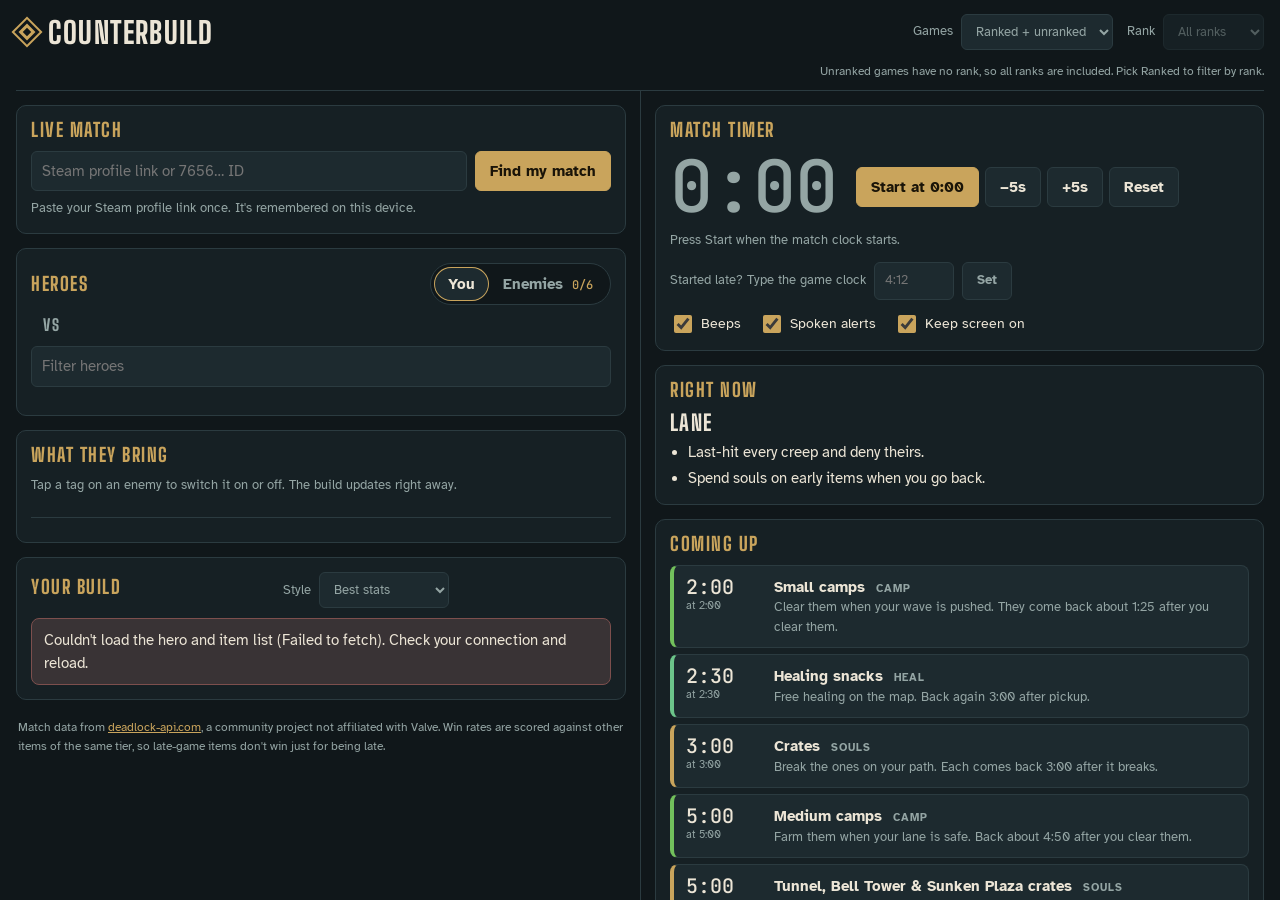
==== index.html @ 26158cf8 "Plan a full build order and add a Tank + damage style Build order: 12-slot final inventory, cheaper " ====
<!doctype html>
<html lang="en">
<head>
<meta charset="utf-8">
<meta name="viewport" content="width=device-width, initial-scale=1, viewport-fit=cover">
<title>Counterbuild</title>
<meta name="description" content="Deadlock item builds tuned to the heroes you're facing.">
<meta name="theme-color" content="#10171a">
<link rel="manifest" href="manifest.webmanifest">
<link rel="icon" href="icon.svg" type="image/svg+xml">
<link rel="apple-touch-icon" href="icon.svg">
<meta name="apple-mobile-web-app-capable" content="yes">
<link rel="preconnect" href="https://fonts.googleapis.com">
<link rel="preconnect" href="https://fonts.gstatic.com" crossorigin>
<link rel="stylesheet" href="https://fonts.googleapis.com/css2?family=Big+Shoulders+Display:wght@600;800&family=Atkinson+Hyperlegible:wght@400;700&family=JetBrains+Mono:wght@500&display=swap">
<link rel="stylesheet" href="styles.css">
</head>
<body>
<header class="top">
  <div class="brand">
    <span class="mark" aria-hidden="true"></span>
    <h1>Counterbuild</h1>
  </div>
  <div class="filters">
  <label class="rank">
    <span>Games</span>
    <select id="mode">
      <option value="Ranked,Unranked">Ranked + unranked</option>
      <option value="Ranked">Ranked</option>
      <option value="Unranked">Unranked</option>
    </select>
  </label>
  <label class="rank">
    <span>Rank</span>
    <select id="rank">
      <option value="all">All ranks</option>
      <option value="51">Ritualist+</option>
      <option value="91">Phantom+</option>
      <option value="111">Eternus</option>
    </select>
  </label>
  </div>
  <p class="filter-note" id="filter-note" hidden></p>
</header>

<main>
<div id="view-build" class="view">
  <section class="panel live" aria-labelledby="live-h">
    <h2 id="live-h">Live match</h2>
    <form id="live-form" class="live-row">
      <label class="sr" for="steam">Steam profile link or ID</label>
      <input id="steam" inputmode="numeric" autocomplete="off" placeholder="Steam profile link or 7656… ID">
      <button type="submit" class="btn primary" id="live-btn">Find my match</button>
    </form>
    <p class="status" id="live-status">Paste your Steam profile link once. It's remembered on this device.</p>
  </section>

  <section class="panel picks" aria-labelledby="picks-h">
    <div class="picks-head">
      <h2 id="picks-h">Heroes</h2>
      <div class="mode" role="tablist" aria-label="What you're picking">
        <button role="tab" id="mode-me" aria-selected="true">You</button>
        <button role="tab" id="mode-enemy" aria-selected="false">Enemies <b id="enemy-count">0/6</b></button>
      </div>
    </div>
    <div class="lineup">
      <div class="slot-me" id="me-slot"></div>
      <span class="vs">vs</span>
      <div class="enemy-slots" id="enemy-slots"></div>
    </div>
    <input id="hero-search" type="search" placeholder="Filter heroes" autocomplete="off">
    <div class="hero-grid" id="hero-grid"></div>
  </section>

  <section class="panel threats" aria-labelledby="threat-h" id="threat-panel">
    <h2 id="threat-h">What they bring</h2>
    <p class="hint">Tap a tag on an enemy to switch it on or off. The build updates right away.</p>
    <div id="threat-list" class="threat-list"></div>
    <div id="threat-sum" class="threat-sum"></div>
  </section>

  <section class="panel build" aria-labelledby="build-h">
    <div class="build-head">
      <h2 id="build-h">Your build</h2>
      <label class="rank"><span>Style</span>
        <select id="style">
          <option value="stats">Best stats</option>
          <option value="balanced">Tank + damage</option>
        </select>
      </label>
      <span class="meta" id="build-meta"></span>
    </div>
    <div id="build"></div>
  </section>

  <section class="panel matchups" aria-labelledby="mu-h" id="mu-panel" hidden>
    <h2 id="mu-h">Your hero against theirs</h2>
    <div id="matchups"></div>
  </section>

  <footer class="foot">
    Match data from <a href="https://deadlock-api.com" target="_blank" rel="noopener">deadlock-api.com</a>, a community project not affiliated with Valve.
    Win rates are scored against other items of the same tier, so late-game items don't win just for being late.
  </footer>
</div>

<aside id="view-timer" class="view timer-col" aria-label="Match timer">
  <section class="panel clock-panel" aria-labelledby="t-h">
    <h2 id="t-h">Match timer</h2>
    <div class="clock-row">
      <output id="t-clock" class="clock idle" aria-live="off">0:00</output>
      <div class="clock-btns">
        <button class="btn primary" id="t-start">Start at 0:00</button>
        <button class="btn" id="t-minus" aria-label="Back 5 seconds">−5s</button>
        <button class="btn" id="t-plus" aria-label="Forward 5 seconds">+5s</button>
        <button class="btn" id="t-reset">Reset</button>
      </div>
    </div>
    <p class="status" id="t-state">Press Start when the match clock starts.</p>
    <form id="t-set" class="set-row">
      <label for="t-at">Started late? Type the game clock</label>
      <input id="t-at" inputmode="numeric" placeholder="4:12" autocomplete="off">
      <button class="btn" type="submit">Set</button>
      <span class="status bad" id="t-set-msg"></span>
    </form>
    <div class="opts">
      <label><input type="checkbox" id="t-sound"> Beeps</label>
      <label><input type="checkbox" id="t-voice"> Spoken alerts</label>
      <label><input type="checkbox" id="t-awake"> Keep screen on</label>
    </div>
  </section>

  <section class="panel" aria-labelledby="t-now-h">
    <h2 id="t-now-h">Right now</h2>
    <div id="t-phase" class="phase"></div>
  </section>

  <section class="panel" aria-labelledby="t-next-h">
    <h2 id="t-next-h">Coming up</h2>
    <ol id="t-next" class="next"></ol>
    <p class="hint">You get a warning 30 seconds before each one, and another when it's up.</p>
  </section>

  <section class="panel" aria-labelledby="t-tap-h">
    <h2 id="t-tap-h">Tap when it happens</h2>
    <div id="t-taps" class="taps"></div>
    <p class="hint" id="t-patch"></p>
  </section>
</aside>


</main>

<script type="module" src="app.js"></script>
</body>
</html>
---- styles.css ----
/* Layout: one column of stacked panels; hero grid and build lists reflow by width.
   Single dark theme by choice: this is used next to a game. */
:root {
  --bg: #10171a;
  --panel: #162024;
  --raise: #1d2a2f;
  --line: #2b3b40;
  --fg: #ece5d6;
  --muted: #94a5a4;
  --brass: #c9a45c;
  --brass-ink: #1a1408;
  --weapon: #e3923b;
  --vitality: #72c05c;
  --spirit: #b47de0;
  --good: #6cc48a;
  --bad: #e2675d;
  --display: 'Big Shoulders Display', 'Arial Narrow', Impact, sans-serif;
  --body: 'Atkinson Hyperlegible', system-ui, -apple-system, 'Segoe UI', sans-serif;
  --mono: 'JetBrains Mono', ui-monospace, Menlo, Consolas, monospace;
  color-scheme: dark;
}

* { box-sizing: border-box; }
html { -webkit-text-size-adjust: 100%; }
body {
  margin: 0; background: var(--bg); color: var(--fg);
  font: 15px/1.5 var(--body);
  padding-left: max(16px, env(safe-area-inset-left, 0px));
  padding-right: max(16px, env(safe-area-inset-right, 0px));
  padding-bottom: env(safe-area-inset-bottom, 0px);
}
img { max-width: 100%; }
[hidden] { display: none !important; }
button, input, select { font: inherit; color: inherit; }
button { cursor: pointer; }
:focus-visible { outline: 2px solid var(--brass); outline-offset: 2px; }
.sr { position: absolute; width: 1px; height: 1px; overflow: hidden; clip: rect(0 0 0 0); white-space: nowrap; }
a { color: var(--brass); }

.top {
  max-width: 1280px; margin: 0 auto;
  padding-top: max(14px, env(safe-area-inset-top, 0px)); padding-bottom: 10px;
  display: flex; align-items: center; justify-content: space-between; gap: 12px; flex-wrap: wrap;
}
.brand { display: flex; align-items: center; gap: 10px; }
.mark { width: 22px; height: 22px; transform: rotate(45deg); border: 2px solid var(--brass); box-shadow: inset 0 0 0 3px var(--bg), inset 0 0 0 6px var(--brass); }
h1 { font: 800 30px/1 var(--display); letter-spacing: .04em; text-transform: uppercase; margin: 0; }
.filters { display: flex; gap: 8px 14px; flex-wrap: wrap; }
.filter-note { flex-basis: 100%; margin: 0; color: var(--muted); font-size: 12px; text-align: right; }
select:disabled { opacity: .5; }
.rank { display: flex; align-items: center; gap: 8px; color: var(--muted); font-size: 13px; }
select, input {
  background: var(--raise); border: 1px solid var(--line); border-radius: 6px; padding: 8px 10px; min-width: 0;
}

main { max-width: 1280px; margin: 0 auto; display: grid; gap: 14px; padding-bottom: 28px; }
/* Narrow phone: timer on top, build below.
   640px and wider: split down the middle, build left, timer right, each half scrolls on its own. */
.timer-col { order: -1; }
@media (min-width: 640px) {
  html, body { height: 100%; }
  body { display: flex; flex-direction: column; overflow: hidden; }
  .top { max-width: none; width: 100%; flex: none; border-bottom: 1px solid var(--line); margin-bottom: 0; }
  main { flex: 1; min-height: 0; max-width: none; width: 100%; padding-bottom: 0;
         grid-template-columns: minmax(0, 1fr) minmax(0, 1fr); gap: 0; }
  .view { min-height: 0; overflow-y: auto; padding-block: 14px; align-content: start; }
  #view-build { padding-right: 14px; }
  .timer-col { order: 0; padding-left: 14px; border-left: 1px solid var(--line); }
  .timer-col .clock { font-size: clamp(48px, 6vw, 72px); }
}
.view { display: grid; gap: 14px; min-width: 0; }


.clock-row { display: flex; align-items: center; gap: 12px 20px; flex-wrap: wrap; }
.clock { font: 500 clamp(52px, 13vw, 72px)/1 var(--mono); font-variant-numeric: tabular-nums; color: var(--fg); letter-spacing: -.02em; }
.clock.idle { color: var(--muted); }
.clock-btns { display: flex; gap: 6px; flex-wrap: wrap; }
.set-row { display: flex; align-items: center; gap: 8px; flex-wrap: wrap; margin-top: 12px; font-size: 13px; color: var(--muted); }
.set-row input { width: 80px; }
.opts { display: flex; gap: 8px 18px; flex-wrap: wrap; margin-top: 12px; font-size: 14px; }
.opts label { display: flex; gap: 6px; align-items: center; }
.opts input { accent-color: var(--brass); width: 18px; height: 18px; }

.phase h3 { font: 800 22px/1.1 var(--display); text-transform: uppercase; letter-spacing: .06em; margin: 0 0 6px; }
.phase ul { margin: 0; padding-left: 18px; display: grid; gap: 4px; }

.next { list-style: none; margin: 0; padding: 0; display: grid; gap: 6px; }
.ev { display: grid; grid-template-columns: 76px 1fr; gap: 12px; align-items: start; padding: 10px 12px; background: var(--raise); border: 1px solid var(--line); border-left: 4px solid var(--muted); border-radius: 8px; min-width: 0; }
.ev.k-camp { border-left-color: var(--vitality); }
.ev.k-souls { border-left-color: var(--brass); }
.ev.k-buff { border-left-color: var(--spirit); }
.ev.k-obj { border-left-color: var(--weapon); }
.ev.k-heal { border-left-color: var(--good); }
.ev.k-tap { border-left-color: var(--bad); }
.ev.soon { background: color-mix(in srgb, var(--brass) 12%, var(--raise)); border-color: color-mix(in srgb, var(--brass) 50%, var(--line)); }
.ev.now { background: color-mix(in srgb, var(--brass) 26%, var(--raise)); border-color: var(--brass); }
.ev-when { display: grid; }
.ev-when b { font: 500 20px/1.1 var(--mono); font-variant-numeric: tabular-nums; }
.ev-when small { color: var(--muted); font-size: 11px; }
.ev-body { display: grid; min-width: 0; }
.ev-name { font-weight: 700; }
.ev-name em { font-style: normal; font-size: 11px; text-transform: uppercase; letter-spacing: .08em; color: var(--muted); margin-left: 6px; }
.ev-tip { color: var(--muted); font-size: 13px; }

.taps { display: grid; grid-template-columns: repeat(auto-fill, minmax(180px, 1fr)); gap: 8px; }
.tap { display: grid; gap: 2px; text-align: left; padding: 12px; background: var(--raise); border: 1px solid var(--line); border-radius: 8px; }
.tap b { font-weight: 700; }
.tap span { color: var(--muted); font: 500 13px var(--mono); }
.tap.counting { border-color: var(--bad); }
.tap.counting span { color: var(--fg); }
.tap:disabled { opacity: .5; cursor: not-allowed; }
.panel { background: var(--panel); border: 1px solid var(--line); border-radius: 10px; padding: 14px; min-width: 0; }
h2 {
  font: 800 19px/1.1 var(--display); text-transform: uppercase; letter-spacing: .08em; margin: 0 0 10px;
  color: var(--brass); text-wrap: balance;
}
.hint, .status { color: var(--muted); font-size: 13px; margin: 8px 0 0; }
.status.good { color: var(--good); }
.status.bad { color: var(--bad); }

.live-row { display: flex; gap: 8px; flex-wrap: wrap; }
.live-row input { flex: 1 1 220px; }
.btn { border: 1px solid var(--line); background: var(--raise); border-radius: 6px; padding: 8px 14px; font-weight: 700; }
.btn.primary { background: var(--brass); color: var(--brass-ink); border-color: var(--brass); }
.btn:disabled { opacity: .6; cursor: wait; }

.picks-head { display: flex; justify-content: space-between; align-items: center; gap: 10px; flex-wrap: wrap; margin-bottom: 10px; }
.picks-head h2 { margin: 0; }
.mode { display: inline-flex; border: 1px solid var(--line); border-radius: 999px; padding: 3px; background: var(--bg); }
.mode button { border: 0; background: none; padding: 6px 14px; border-radius: 999px; color: var(--muted); font-weight: 700; }
.mode button[aria-selected="true"] { background: var(--raise); color: var(--fg); box-shadow: inset 0 0 0 1px var(--brass); }
.mode b { font: 500 12px var(--mono); color: var(--brass); margin-left: 4px; }

.lineup { display: flex; align-items: center; gap: 12px; flex-wrap: wrap; margin-bottom: 12px; }
.slot-me { display: flex; align-items: center; gap: 10px; font-weight: 700; min-width: 0; }
.vs { font: 800 16px var(--display); color: var(--muted); text-transform: uppercase; letter-spacing: .1em; }
.enemy-slots { display: flex; gap: 6px; flex-wrap: wrap; }
.enemy { position: relative; width: 44px; height: 44px; padding: 0; border: 1px solid var(--bad); border-radius: 8px; background: var(--raise); overflow: hidden; }
.enemy.open { border-style: dashed; border-color: var(--line); display: inline-block; }
.enemy .face { width: 100%; height: 100%; border-radius: 0; }
.enemy .x { position: absolute; top: 0; right: 2px; font-size: 14px; line-height: 1; text-shadow: 0 0 3px #000; }

.face { width: 36px; height: 36px; border-radius: 6px; object-fit: cover; background: var(--raise); display: inline-grid; place-items: center; font: 800 13px var(--display); flex: none; }
.face.big { width: 48px; height: 48px; border: 1px solid var(--brass); }
.face.empty { border: 1px dashed var(--line); }

#hero-search { width: 100%; margin-bottom: 10px; }
.hero-grid { display: grid; grid-template-columns: repeat(auto-fill, minmax(84px, 1fr)); gap: 6px; max-height: 330px; overflow-y: auto; padding: 2px; }
.hero { display: grid; justify-items: center; gap: 4px; padding: 8px 4px; border: 1px solid transparent; border-radius: 8px; background: var(--raise); font-size: 12px; text-align: center; line-height: 1.2; }
.hero .face { width: 44px; height: 44px; }
.hero:hover { border-color: var(--line); }
.hero.is-me { border-color: var(--brass); background: color-mix(in srgb, var(--brass) 14%, var(--raise)); }
.hero.is-enemy { border-color: var(--bad); background: color-mix(in srgb, var(--bad) 12%, var(--raise)); }

.threat-list { display: grid; gap: 8px; margin-top: 10px; }
.threat-row { display: grid; grid-template-columns: auto minmax(70px, 120px) 1fr; align-items: center; gap: 10px; }
.tags { display: flex; flex-wrap: wrap; gap: 5px; }
.tag { border: 1px solid var(--line); background: none; color: var(--muted); border-radius: 999px; padding: 3px 10px; font-size: 12px; font-weight: 700; }
.tag.on { color: var(--bg); border-color: transparent; }
.tag.on.t-heal { background: var(--good); }
.tag.on.t-spirit { background: var(--spirit); }
.tag.on.t-gun { background: var(--weapon); }
.tag.on.t-cc { background: #d9c46a; }
.tag.on.t-dive { background: var(--bad); }
.tag.on.t-tank { background: #8fb3c4; }
.threat-sum { display: flex; flex-wrap: wrap; gap: 6px 14px; margin-top: 12px; padding-top: 10px; border-top: 1px solid var(--line); font-size: 13px; color: var(--muted); }
.sum b { font: 500 15px var(--mono); color: var(--fg); }

.build-head { display: flex; justify-content: space-between; align-items: baseline; gap: 6px 12px; flex-wrap: wrap; }
.meta { color: var(--muted); font-size: 12px; font-family: var(--mono); }
#build.loading { opacity: .5; }
.stage { margin-top: 14px; }
.stage h3 { font: 800 15px/1 var(--display); text-transform: uppercase; letter-spacing: .1em; margin: 0 0 8px; display: flex; gap: 10px; align-items: baseline; flex-wrap: wrap; }
.stage h3 small { font: 400 12px var(--body); letter-spacing: 0; text-transform: none; color: var(--muted); }
.items { list-style: none; margin: 0; padding: 0; display: grid; grid-template-columns: repeat(auto-fill, minmax(260px, 1fr)); gap: 8px; }
.item { display: grid; grid-template-columns: 44px 1fr auto; gap: 10px; align-items: center; background: var(--raise); border: 1px solid var(--line); border-left: 4px solid var(--muted); border-radius: 8px; padding: 8px 10px; min-width: 0; }
.item.s-weapon { border-left-color: var(--weapon); }
.item.s-vitality { border-left-color: var(--vitality); }
.item.s-spirit { border-left-color: var(--spirit); }
.item img, .noimg { width: 44px; height: 44px; object-fit: contain; border-radius: 6px; background: var(--bg); }
.it-body { display: grid; min-width: 0; }
.it-name { font-weight: 700; }
.it-sub { color: var(--muted); font-size: 12px; }
.why { margin-top: 2px; font-size: 12px; color: var(--brass); }
.it-num { text-align: right; display: grid; }
.it-num b { font: 500 15px var(--mono); font-variant-numeric: tabular-nums; }
.it-num span { font-size: 11px; color: var(--muted); }

.empty-note { color: var(--muted); margin: 10px 0 0; }
.warn { background: color-mix(in srgb, var(--bad) 14%, var(--raise)); border: 1px solid color-mix(in srgb, var(--bad) 45%, var(--line)); border-radius: 8px; padding: 10px 12px; margin: 10px 0 0; }

.mu { list-style: none; margin: 0; padding: 0; display: grid; gap: 8px; }
.mu li { display: grid; grid-template-columns: auto minmax(70px, 130px) 1fr 62px; align-items: center; gap: 10px; }
.mu b { font: 500 14px var(--mono); text-align: right; font-variant-numeric: tabular-nums; }
.bar { position: relative; height: 8px; border-radius: 4px; background: var(--bg); overflow: hidden; }
.bar i { position: absolute; inset: 0 auto 0 0; background: var(--muted); }
.bar em { position: absolute; left: 50%; top: 0; bottom: 0; width: 2px; background: var(--fg); opacity: .5; }
.mu .good .bar i { background: var(--good); }
.mu .bad .bar i { background: var(--bad); }
.mu .good b { color: var(--good); }
.mu .bad b { color: var(--bad); }

.foot { color: var(--muted); font-size: 12px; line-height: 1.6; padding: 4px 2px; }

@media (max-width: 480px) {
  h1 { font-size: 26px; }
  .threat-row { grid-template-columns: auto 1fr; }
  .threat-row .tags { grid-column: 1 / -1; }
  .items { grid-template-columns: 1fr; }
}
@media (prefers-reduced-motion: reduce) { * { transition: none !important; animation: none !important; } }

/* Build order */
.steps { list-style: none; margin: 0; padding: 0; display: grid; gap: 4px; }
.step { display: grid; grid-template-columns: 22px 36px minmax(0, 1fr) auto; gap: 10px; align-items: center; padding: 6px 10px; background: var(--raise); border: 1px solid var(--line); border-left: 4px solid var(--muted); border-radius: 8px; }
.step.s-weapon { border-left-color: var(--weapon); }
.step.s-vitality { border-left-color: var(--vitality); }
.step.s-spirit { border-left-color: var(--spirit); }
.step .n { font: 500 13px var(--mono); color: var(--muted); text-align: right; }
.step img, .step .noimg { width: 36px; height: 36px; object-fit: contain; border-radius: 6px; background: var(--bg); }
.st-body { display: flex; flex-wrap: wrap; gap: 2px 10px; align-items: baseline; min-width: 0; }
.st-body .why, .st-body .up { font-size: 12px; margin: 0; }
.up { color: var(--muted); }
.st-num { display: grid; text-align: right; }
.st-num b { font: 500 14px var(--mono); font-variant-numeric: tabular-nums; }
.st-num small { color: var(--muted); font-size: 11px; font-variant-numeric: tabular-nums; }
.step.past { opacity: .45; }
.step.next { border-color: var(--brass); background: color-mix(in srgb, var(--brass) 16%, var(--raise)); }
.step.next .n { color: var(--brass); }
.more-h { font: 800 15px/1 var(--display); text-transform: uppercase; letter-spacing: .1em; margin: 22px 0 0; color: var(--muted); }
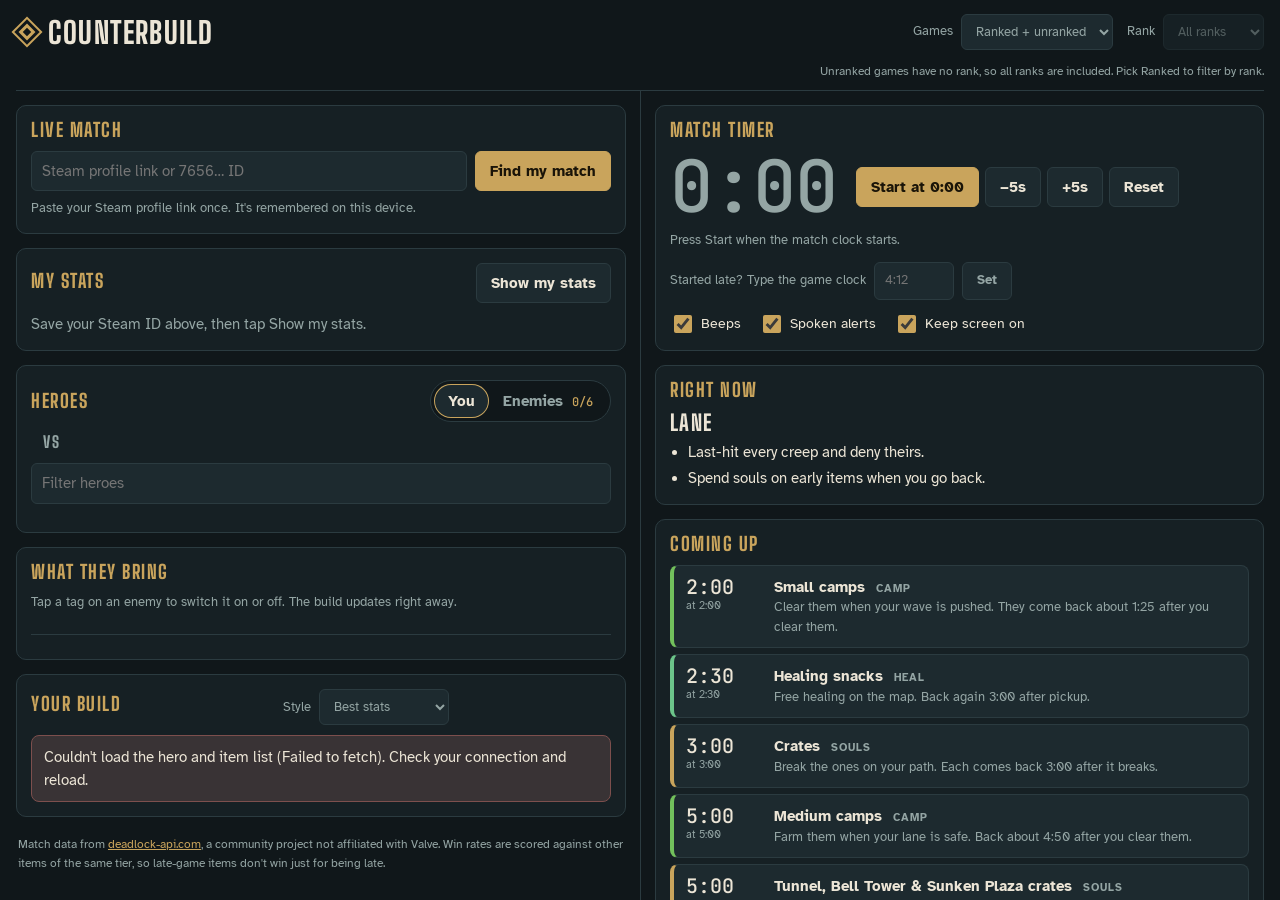
==== commit 2aea4dc0: "Add My stats from your Steam ID Record, win rate, KDA and souls per minute, last-20 form, per-hero s" ====
--- a/index.html
+++ b/index.html
@@ -53,6 +53,14 @@
       <button type="submit" class="btn primary" id="live-btn">Find my match</button>
     </form>
     <p class="status" id="live-status">Paste your Steam profile link once. It's remembered on this device.</p>
+  </section>
+
+  <section class="panel mystats" aria-labelledby="me-h">
+    <div class="build-head">
+      <h2 id="me-h">My stats</h2>
+      <button class="btn" id="me-btn" type="button">Show my stats</button>
+    </div>
+    <div id="me-body"><p class="empty-note">Save your Steam ID above, then tap Show my stats.</p></div>
   </section>
 
   <section class="panel picks" aria-labelledby="picks-h">
--- a/styles.css
+++ b/styles.css
@@ -228,3 +228,58 @@
 .step.next { border-color: var(--brass); background: color-mix(in srgb, var(--brass) 16%, var(--raise)); }
 .step.next .n { color: var(--brass); }
 .more-h { font: 800 15px/1 var(--display); text-transform: uppercase; letter-spacing: .1em; margin: 22px 0 0; color: var(--muted); }
+
+/* Item hover card */
+[data-item] { cursor: help; }
+.tip { position: fixed; z-index: 50; width: min(320px, calc(100vw - 16px)); background: var(--panel); border: 1px solid var(--brass); border-radius: 10px; padding: 12px; box-shadow: 0 12px 30px rgb(0 0 0 / .5); font-size: 13px; pointer-events: auto; }
+.tip-head { display: flex; gap: 10px; align-items: center; padding-left: 8px; border-left: 4px solid var(--muted); }
+.tip-head.s-weapon { border-left-color: var(--weapon); }
+.tip-head.s-vitality { border-left-color: var(--vitality); }
+.tip-head.s-spirit { border-left-color: var(--spirit); }
+.tip-head img { width: 40px; height: 40px; object-fit: contain; border-radius: 6px; background: var(--bg); }
+.tip-head div { display: grid; }
+.tip-head b { font-size: 15px; }
+.tip-head span { color: var(--muted); font-size: 12px; }
+.tip-tags { display: flex; flex-wrap: wrap; gap: 4px; margin-top: 8px; }
+.tip-tags span { background: var(--raise); border: 1px solid var(--line); border-radius: 999px; padding: 1px 8px; font-size: 11px; }
+.tip-stats { display: grid; grid-template-columns: 1fr auto; gap: 3px 12px; margin: 10px 0 0; }
+.tip-stats dt { color: var(--muted); }
+.tip-stats dd { margin: 0; font: 500 13px var(--mono); font-variant-numeric: tabular-nums; text-align: right; }
+.tip-desc { margin: 10px 0 0; color: var(--fg); white-space: pre-line; line-height: 1.45; }
+
+/* My stats */
+.me-head { display: flex; align-items: center; gap: 10px; margin-top: 8px; font-size: 16px; }
+.me-head img { width: 36px; height: 36px; border-radius: 6px; }
+.me-tiles { display: grid; grid-template-columns: repeat(auto-fit, minmax(120px, 1fr)); gap: 8px; margin-top: 10px; }
+.me-tiles div { display: grid; background: var(--raise); border: 1px solid var(--line); border-radius: 8px; padding: 10px 12px; }
+.me-tiles span { color: var(--muted); font-size: 11px; text-transform: uppercase; letter-spacing: .08em; }
+.me-tiles b { font: 500 22px/1.2 var(--mono); font-variant-numeric: tabular-nums; }
+.me-tiles small { color: var(--muted); font-size: 12px; }
+.me-sub { font: 800 14px/1 var(--display); text-transform: uppercase; letter-spacing: .1em; margin: 16px 0 8px; display: flex; gap: 10px; align-items: baseline; flex-wrap: wrap; }
+.me-sub small { font: 400 12px var(--body); letter-spacing: 0; text-transform: none; color: var(--muted); }
+.form { display: flex; gap: 3px; flex-wrap: wrap; }
+.form i { width: 14px; height: 22px; border-radius: 3px; background: var(--line); }
+.form i.w { background: var(--good); }
+.form i.l { background: var(--bad); }
+.table-wrap { overflow-x: auto; }
+.me-heroes { width: 100%; border-collapse: collapse; font-size: 13px; font-variant-numeric: tabular-nums; }
+.me-heroes th { text-align: right; color: var(--muted); font-weight: 400; font-size: 11px; text-transform: uppercase; letter-spacing: .06em; padding: 4px 6px; border-bottom: 1px solid var(--line); }
+.me-heroes th:first-child, .me-heroes td:first-child { text-align: left; }
+.me-heroes td { text-align: right; padding: 4px 6px; border-bottom: 1px solid var(--line); font-family: var(--mono); }
+.me-heroes td.good { color: var(--good); }
+.me-heroes td.bad { color: var(--bad); }
+.hero-link { display: flex; align-items: center; gap: 8px; background: none; border: 0; padding: 0; font: 700 13px var(--body); text-align: left; }
+.hero-link .face { width: 28px; height: 28px; }
+.hero-link:hover span { color: var(--brass); }
+.games { list-style: none; margin: 0; padding: 0; display: grid; gap: 4px; }
+.games li { display: grid; grid-template-columns: 28px minmax(0, 1fr) auto auto; grid-template-areas: "f m k s" "f w w w"; gap: 0 10px; align-items: center; padding: 6px 10px; background: var(--raise); border: 1px solid var(--line); border-left: 4px solid var(--line); border-radius: 8px; font-size: 13px; }
+.games li.w { border-left-color: var(--good); }
+.games li.l { border-left-color: var(--bad); }
+.games .face { grid-area: f; width: 28px; height: 28px; }
+.g-main { grid-area: m; min-width: 0; }
+.g-main em { font-style: normal; font-size: 11px; color: var(--muted); }
+.games li.w b { color: var(--good); }
+.games li.l b { color: var(--bad); }
+.g-kda { grid-area: k; font-family: var(--mono); }
+.g-souls { grid-area: s; font-family: var(--mono); color: var(--muted); }
+.g-when { grid-area: w; color: var(--muted); font-size: 11px; }
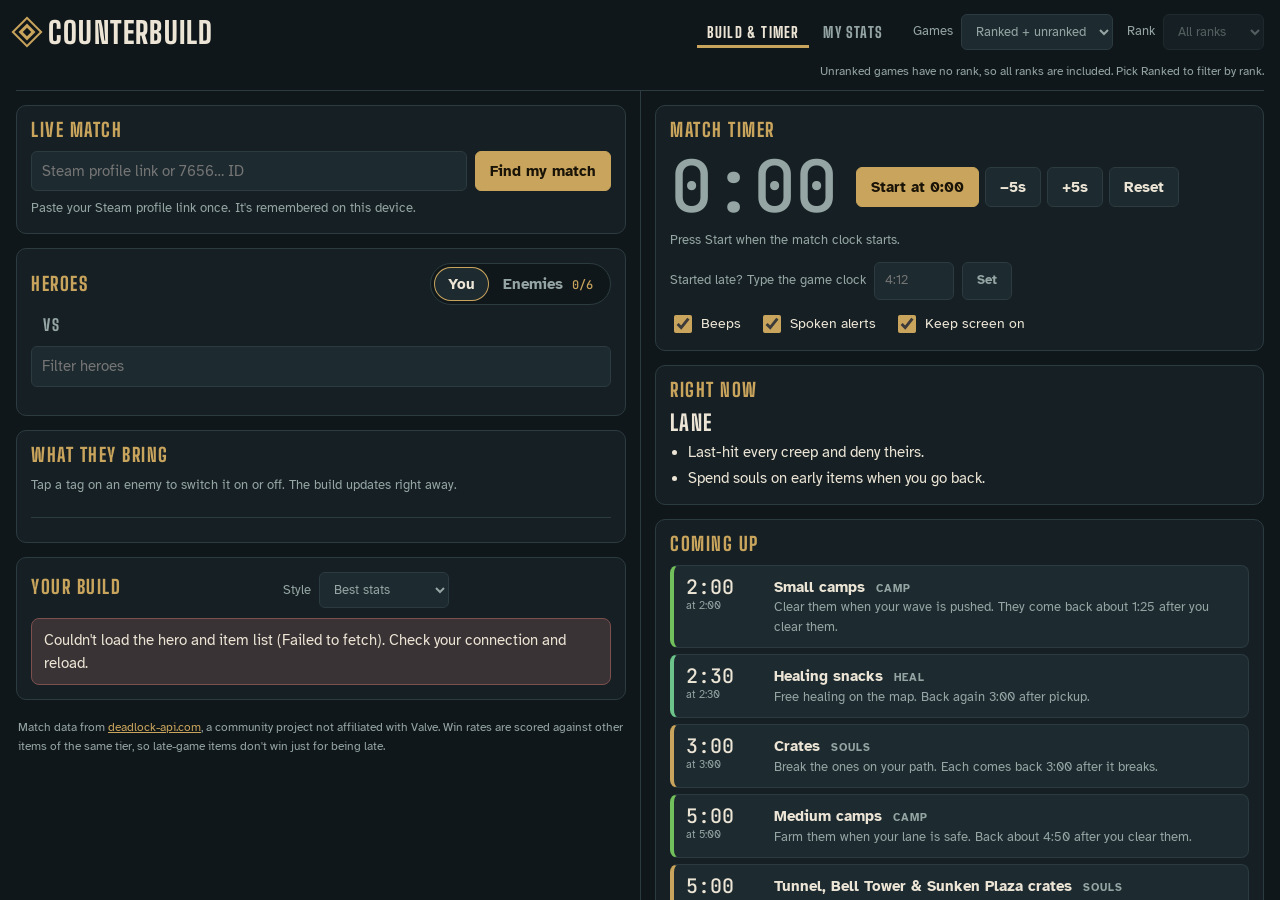
==== commit 2b9cd436: "Move My stats to its own page and add coaching New stats page compares you with the other players in" ====
--- a/index.html
+++ b/index.html
@@ -15,12 +15,16 @@
 <link rel="stylesheet" href="https://fonts.googleapis.com/css2?family=Big+Shoulders+Display:wght@600;800&family=Atkinson+Hyperlegible:wght@400;700&family=JetBrains+Mono:wght@500&display=swap">
 <link rel="stylesheet" href="styles.css">
 </head>
-<body>
+<body class="page-build">
 <header class="top">
   <div class="brand">
     <span class="mark" aria-hidden="true"></span>
     <h1>Counterbuild</h1>
   </div>
+  <nav class="pages" aria-label="Pages">
+    <a href="./" aria-current="page">Build &amp; timer</a>
+    <a href="stats.html">My stats</a>
+  </nav>
   <div class="filters">
   <label class="rank">
     <span>Games</span>
@@ -53,14 +57,6 @@
       <button type="submit" class="btn primary" id="live-btn">Find my match</button>
     </form>
     <p class="status" id="live-status">Paste your Steam profile link once. It's remembered on this device.</p>
-  </section>
-
-  <section class="panel mystats" aria-labelledby="me-h">
-    <div class="build-head">
-      <h2 id="me-h">My stats</h2>
-      <button class="btn" id="me-btn" type="button">Show my stats</button>
-    </div>
-    <div id="me-body"><p class="empty-note">Save your Steam ID above, then tap Show my stats.</p></div>
   </section>
 
   <section class="panel picks" aria-labelledby="picks-h">
--- a/styles.css
+++ b/styles.css
@@ -58,10 +58,10 @@
    640px and wider: split down the middle, build left, timer right, each half scrolls on its own. */
 .timer-col { order: -1; }
 @media (min-width: 640px) {
-  html, body { height: 100%; }
-  body { display: flex; flex-direction: column; overflow: hidden; }
-  .top { max-width: none; width: 100%; flex: none; border-bottom: 1px solid var(--line); margin-bottom: 0; }
-  main { flex: 1; min-height: 0; max-width: none; width: 100%; padding-bottom: 0;
+  html:has(body.page-build), body.page-build { height: 100%; }
+  body.page-build { display: flex; flex-direction: column; overflow: hidden; }
+  .page-build .top { max-width: none; width: 100%; flex: none; border-bottom: 1px solid var(--line); margin-bottom: 0; }
+  .page-build main { flex: 1; min-height: 0; max-width: none; width: 100%; padding-bottom: 0;
          grid-template-columns: minmax(0, 1fr) minmax(0, 1fr); gap: 0; }
   .view { min-height: 0; overflow-y: auto; padding-block: 14px; align-content: start; }
   #view-build { padding-right: 14px; }
@@ -283,3 +283,42 @@
 .g-kda { grid-area: k; font-family: var(--mono); }
 .g-souls { grid-area: s; font-family: var(--mono); color: var(--muted); }
 .g-when { grid-area: w; color: var(--muted); font-size: 11px; }
+
+/* Page links */
+.pages { display: flex; gap: 4px; margin-left: auto; margin-right: 8px; }
+.pages a { color: var(--muted); text-decoration: none; font: 800 15px/1 var(--display); text-transform: uppercase; letter-spacing: .08em; padding: 8px 10px; border-radius: 6px; }
+.pages a:hover { color: var(--fg); }
+.pages a[aria-current="page"] { color: var(--fg); box-shadow: inset 0 -3px 0 var(--brass); border-radius: 0; }
+
+/* Stats page */
+.stats-main { max-width: 900px; padding-top: 4px; }
+.cmp-wrap { display: grid; gap: 8px; margin-top: 12px; }
+.cmp-key { display: flex; gap: 16px; flex-wrap: wrap; margin: 0; font-size: 12px; color: var(--muted); }
+.cmp-key span { display: flex; align-items: center; gap: 6px; }
+.cmp-key i { display: inline-block; width: 14px; height: 8px; border-radius: 3px; }
+.cmp { display: grid; grid-template-columns: minmax(90px, 140px) 1fr auto; gap: 12px; align-items: center; }
+.cmp-l { font-size: 13px; }
+.cmp-bars { display: grid; gap: 3px; }
+.cmp-bars i, .cmp-key i { height: 8px; border-radius: 3px; display: block; }
+i.you.good { background: var(--good); }
+i.you.bad { background: var(--bad); }
+i.them { background: var(--muted); opacity: .6; }
+.cmp-v { display: grid; text-align: right; min-width: 72px; }
+.cmp-v b { font: 500 15px var(--mono); font-variant-numeric: tabular-nums; }
+.cmp-v small { color: var(--muted); font-size: 11px; font-variant-numeric: tabular-nums; }
+.lane-note { margin: 4px 0 0; font-size: 14px; }
+b.good { color: var(--good); }
+b.bad { color: var(--bad); }
+.tips { list-style: none; margin: 16px 0 0; padding: 0; display: grid; gap: 8px; }
+.tip-card { background: var(--raise); border: 1px solid var(--line); border-left: 4px solid var(--muted); border-radius: 8px; padding: 12px 14px; }
+.tip-card.lv-fix { border-left-color: var(--bad); }
+.tip-card.lv-work { border-left-color: var(--brass); }
+.tip-card.lv-good { border-left-color: var(--good); }
+.tip-card .lv { font-size: 11px; text-transform: uppercase; letter-spacing: .1em; color: var(--muted); }
+.tip-card.lv-fix .lv { color: var(--bad); }
+.tip-card.lv-good .lv { color: var(--good); }
+.tip-card h3 { font: 800 19px/1.1 var(--display); text-transform: uppercase; letter-spacing: .05em; margin: 4px 0 6px; }
+.tip-card p { margin: 0; max-width: 65ch; }
+.tip-card .ev { margin-top: 6px; color: var(--muted); font-size: 13px; font-family: var(--mono); }
+#coach-more { margin-top: 12px; }
+@media (max-width: 480px) { .cmp { grid-template-columns: 1fr auto; } .cmp-bars { grid-column: 1 / -1; grid-row: 2; } .pages { margin-left: 0; } }
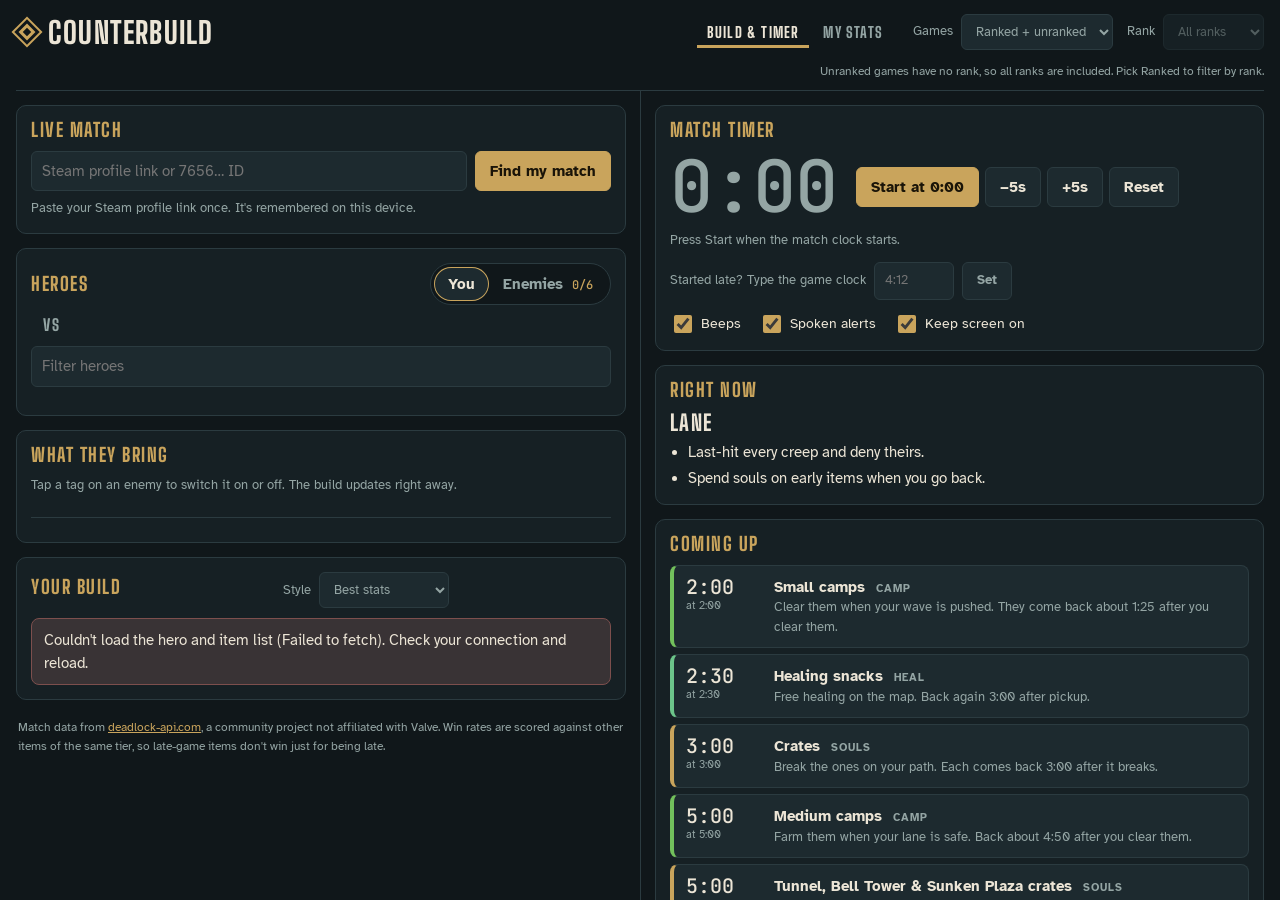
==== commit fd958ead: "Split the stats page: coaching left, My stats right Co-Authored-By: Claude Opus 5.5 <noreply@anthrop" ====
--- a/index.html
+++ b/index.html
@@ -48,7 +48,7 @@
 </header>
 
 <main>
-<div id="view-build" class="view">
+<div id="view-build" class="view split-left">
   <section class="panel live" aria-labelledby="live-h">
     <h2 id="live-h">Live match</h2>
     <form id="live-form" class="live-row">
@@ -108,7 +108,7 @@
   </footer>
 </div>
 
-<aside id="view-timer" class="view timer-col" aria-label="Match timer">
+<aside id="view-timer" class="view timer-col split-right" aria-label="Match timer">
   <section class="panel clock-panel" aria-labelledby="t-h">
     <h2 id="t-h">Match timer</h2>
     <div class="clock-row">
--- a/styles.css
+++ b/styles.css
@@ -64,8 +64,9 @@
   .page-build main { flex: 1; min-height: 0; max-width: none; width: 100%; padding-bottom: 0;
          grid-template-columns: minmax(0, 1fr) minmax(0, 1fr); gap: 0; }
   .view { min-height: 0; overflow-y: auto; padding-block: 14px; align-content: start; }
-  #view-build { padding-right: 14px; }
-  .timer-col { order: 0; padding-left: 14px; border-left: 1px solid var(--line); }
+  .split-left { padding-right: 14px; }
+  .split-right { order: 0; padding-left: 14px; border-left: 1px solid var(--line); }
+  .timer-col { order: 0; }
   .timer-col .clock { font-size: clamp(48px, 6vw, 72px); }
 }
 .view { display: grid; gap: 14px; min-width: 0; }
@@ -291,7 +292,6 @@
 .pages a[aria-current="page"] { color: var(--fg); box-shadow: inset 0 -3px 0 var(--brass); border-radius: 0; }
 
 /* Stats page */
-.stats-main { max-width: 900px; padding-top: 4px; }
 .cmp-wrap { display: grid; gap: 8px; margin-top: 12px; }
 .cmp-key { display: flex; gap: 16px; flex-wrap: wrap; margin: 0; font-size: 12px; color: var(--muted); }
 .cmp-key span { display: flex; align-items: center; gap: 6px; }
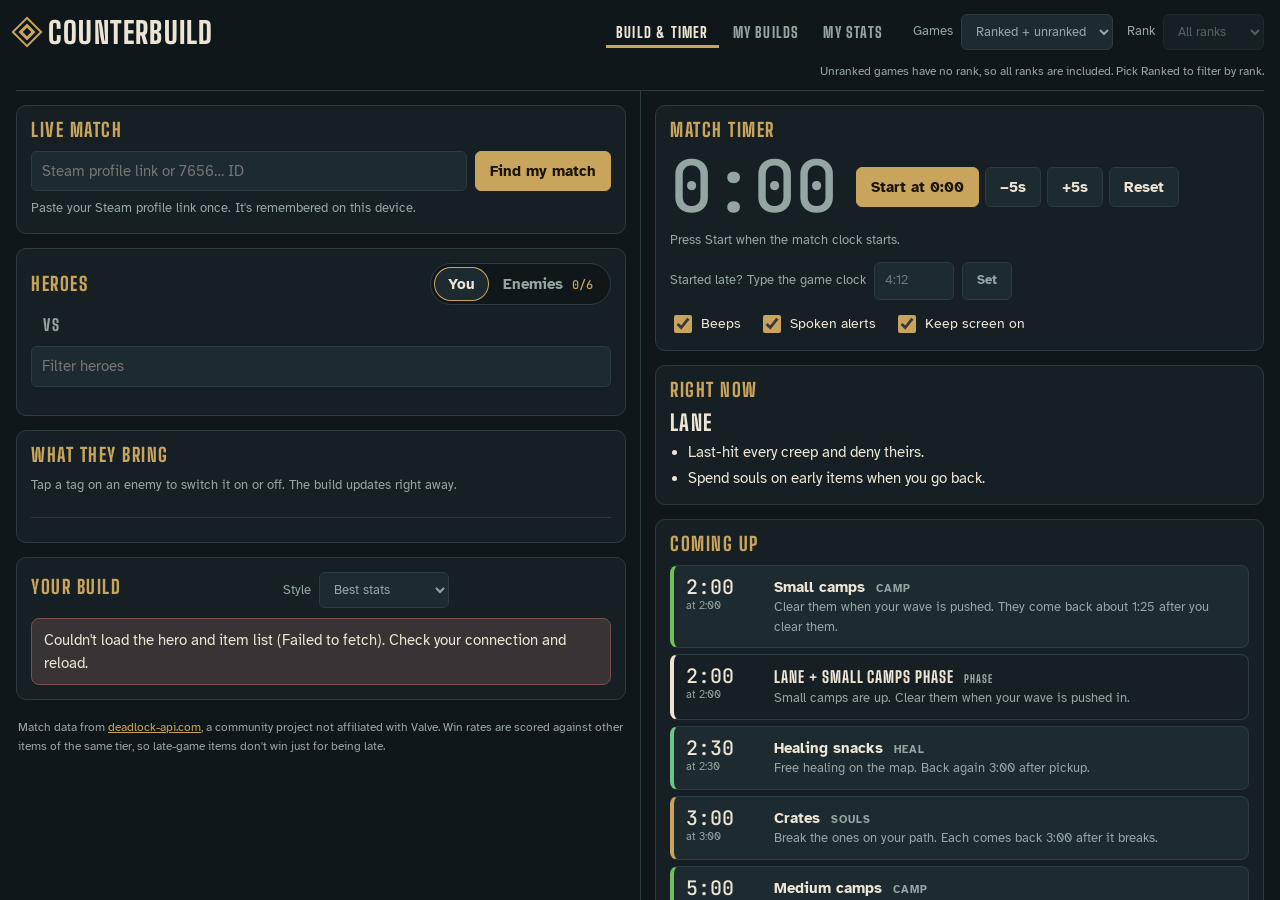
==== commit b627bb19: "Add My builds: make and save your own builds per hero New page with the shop on one side and your bu" ====
--- a/index.html
+++ b/index.html
@@ -23,6 +23,7 @@
   </div>
   <nav class="pages" aria-label="Pages">
     <a href="./" aria-current="page">Build &amp; timer</a>
+    <a href="builds.html">My builds</a>
     <a href="stats.html">My stats</a>
   </nav>
   <div class="filters">
--- a/styles.css
+++ b/styles.css
@@ -93,6 +93,8 @@
 .ev.k-obj { border-left-color: var(--weapon); }
 .ev.k-heal { border-left-color: var(--good); }
 .ev.k-tap { border-left-color: var(--bad); }
+.ev.k-phase { border-left-color: var(--fg); background: var(--panel); }
+.ev.k-phase .ev-name { text-transform: uppercase; letter-spacing: .06em; font-family: var(--display); font-weight: 800; font-size: 16px; }
 .ev.soon { background: color-mix(in srgb, var(--brass) 12%, var(--raise)); border-color: color-mix(in srgb, var(--brass) 50%, var(--line)); }
 .ev.now { background: color-mix(in srgb, var(--brass) 26%, var(--raise)); border-color: var(--brass); }
 .ev-when { display: grid; }
@@ -322,3 +324,71 @@
 .tip-card .ev { margin-top: 6px; color: var(--muted); font-size: 13px; font-family: var(--mono); }
 #coach-more { margin-top: 12px; }
 @media (max-width: 480px) { .cmp { grid-template-columns: 1fr auto; } .cmp-bars { grid-column: 1 / -1; grid-row: 2; } .pages { margin-left: 0; } }
+
+.fresh-note { margin: 0 0 4px; }
+
+/* Saved build picker on the Build page */
+.mybuild-pick { display: flex; flex-wrap: wrap; align-items: center; gap: 8px; margin-top: 10px; font-size: 13px; color: var(--muted); }
+.mybuild-pick select { flex: 1 1 200px; color: var(--fg); }
+.mybuild-pick .btn { text-decoration: none; font-size: 13px; }
+ul.miss { margin: 6px 0 0; padding-left: 18px; display: grid; gap: 2px; }
+
+/* My builds page */
+.hero-row { display: flex; align-items: center; gap: 10px; }
+.hero-row select { flex: 1; min-width: 0; font-weight: 700; }
+.saved { margin-top: 12px; }
+.chips { display: flex; flex-wrap: wrap; gap: 6px; }
+.chip { display: inline-flex; align-items: center; gap: 6px; border: 1px solid var(--line); background: var(--raise); border-radius: 999px; padding: 5px 12px; font-size: 13px; font-weight: 700; color: var(--fg); }
+.chip small { font: 500 11px var(--mono); color: var(--muted); }
+.chip.on { border-color: var(--brass); box-shadow: inset 0 0 0 1px var(--brass); }
+.chip.draft { font-style: italic; }
+.chip.add { background: none; border-style: dashed; color: var(--muted); }
+.name-row { display: flex; align-items: center; gap: 8px; margin: 10px 0; font-size: 13px; color: var(--muted); }
+.name-row input { flex: 1; min-width: 0; color: var(--fg); font-weight: 700; }
+.mix { margin-bottom: 10px; }
+.mix-bar { display: flex; gap: 2px; height: 8px; border-radius: 4px; overflow: hidden; }
+.mix-bar span { flex: 1 1 0; min-width: 0; }
+.mix-weapon { background: var(--weapon); }
+.mix-vitality { background: var(--vitality); }
+.mix-spirit { background: var(--spirit); }
+.mix-key { display: flex; flex-wrap: wrap; gap: 4px 14px; margin: 6px 0 0; font-size: 12px; }
+.mix-key .k-weapon { color: var(--weapon); }
+.mix-key .k-vitality { color: var(--vitality); }
+.mix-key .k-spirit { color: var(--spirit); }
+.mix-key .bad { color: var(--bad); }
+.meta.over { color: var(--bad); }
+.steps.edit .step { grid-template-columns: 22px 36px minmax(0, 1fr) auto auto; }
+.st-ctl { display: flex; gap: 2px; }
+.ic { width: 28px; height: 28px; border: 1px solid var(--line); background: var(--bg); border-radius: 6px; padding: 0; line-height: 1; color: var(--fg); }
+.ic:disabled { opacity: .3; cursor: default; }
+.ic.x:hover { border-color: var(--bad); color: var(--bad); }
+.b-actions { display: flex; flex-wrap: wrap; gap: 6px; margin-top: 12px; }
+.btn.danger { color: var(--bad); }
+@media (max-width: 480px) {
+  .steps.edit .step { grid-template-columns: 22px 36px minmax(0, 1fr) auto; }
+  .steps.edit .st-ctl { grid-column: 3 / -1; justify-content: flex-end; }
+}
+
+.shop-filters { display: flex; flex-wrap: wrap; gap: 8px; margin-bottom: 6px; }
+.shop-filters input { flex: 1 1 160px; }
+.seg { display: inline-flex; border: 1px solid var(--line); border-radius: 8px; overflow: hidden; }
+.seg button { border: 0; background: var(--raise); padding: 7px 12px; font-size: 13px; font-weight: 700; color: var(--muted); }
+.seg button + button { border-left: 1px solid var(--line); }
+.seg button[aria-pressed="true"] { background: var(--panel); color: var(--fg); box-shadow: inset 0 -3px 0 var(--brass); }
+.seg .f-weapon[aria-pressed="true"] { box-shadow: inset 0 -3px 0 var(--weapon); }
+.seg .f-vitality[aria-pressed="true"] { box-shadow: inset 0 -3px 0 var(--vitality); }
+.seg .f-spirit[aria-pressed="true"] { box-shadow: inset 0 -3px 0 var(--spirit); }
+.shop-tier h3 { font: 800 15px/1 var(--display); text-transform: uppercase; letter-spacing: .1em; margin: 16px 0 8px; display: flex; gap: 10px; align-items: baseline; }
+.shop-tier h3 small { font: 500 12px var(--mono); color: var(--brass); letter-spacing: 0; }
+.shop-grid { display: grid; grid-template-columns: repeat(auto-fill, minmax(104px, 1fr)); gap: 6px; }
+.shop-item { position: relative; background: var(--raise); border: 1px solid var(--line); border-bottom: 3px solid var(--muted); border-radius: 8px; min-width: 0; }
+.shop-item.s-weapon { border-bottom-color: var(--weapon); }
+.shop-item.s-vitality { border-bottom-color: var(--vitality); }
+.shop-item.s-spirit { border-bottom-color: var(--spirit); }
+.shop-item.have { opacity: .45; }
+.shop-item.have::after { content: "In build"; position: absolute; top: 4px; left: 4px; font-size: 10px; background: var(--bg); color: var(--brass); border-radius: 4px; padding: 0 4px; }
+.si-add { display: grid; justify-items: center; gap: 4px; width: 100%; padding: 10px 6px 8px; background: none; border: 0; font-size: 12px; line-height: 1.2; text-align: center; color: var(--fg); cursor: pointer; }
+.si-add img, .si-add .noimg { width: 44px; height: 44px; object-fit: contain; }
+.si-add:hover { background: color-mix(in srgb, var(--brass) 10%, transparent); }
+.si-info { position: absolute; top: 3px; right: 3px; width: 20px; height: 20px; border-radius: 50%; border: 1px solid var(--line); background: var(--bg); color: var(--muted); font: italic 700 11px/1 Georgia, serif; padding: 0; }
+@media (hover: hover) { .si-info { display: none; } }
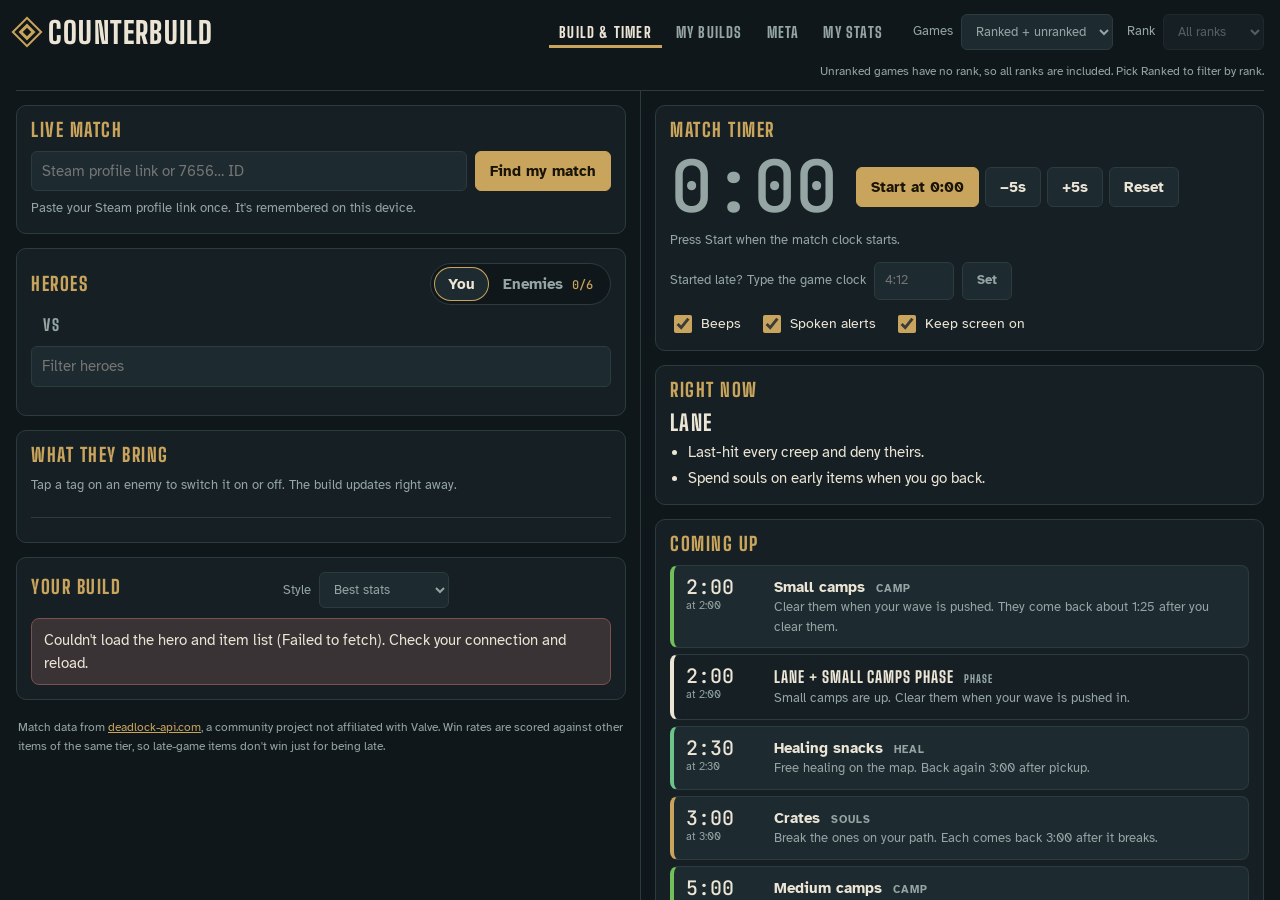
==== commit 7d0c0000: "Add Meta page, rank over time, hero mastery and player lookup Meta page (heroes left, items right): " ====
--- a/index.html
+++ b/index.html
@@ -24,6 +24,7 @@
   <nav class="pages" aria-label="Pages">
     <a href="./" aria-current="page">Build &amp; timer</a>
     <a href="builds.html">My builds</a>
+    <a href="meta.html">Meta</a>
     <a href="stats.html">My stats</a>
   </nav>
   <div class="filters">
--- a/styles.css
+++ b/styles.css
@@ -392,3 +392,71 @@
 .si-add:hover { background: color-mix(in srgb, var(--brass) 10%, transparent); }
 .si-info { position: absolute; top: 3px; right: 3px; width: 20px; height: 20px; border-radius: 50%; border: 1px solid var(--line); background: var(--bg); color: var(--muted); font: italic 700 11px/1 Georgia, serif; padding: 0; }
 @media (hover: hover) { .si-info { display: none; } }
+
+/* Meta page */
+.tier-row { display: grid; grid-template-columns: 40px 1fr; gap: 10px; align-items: start; padding: 8px 0; border-top: 1px solid var(--line); }
+.tier-row:first-child { border-top: 0; }
+.tier-badge { display: grid; place-items: center; width: 40px; height: 40px; border-radius: 8px; font: 800 24px/1 var(--display); color: var(--bg); }
+.t-S { background: #e6b85c; } .t-A { background: #8fcf7a; } .t-B { background: #7fb3c9; } .t-C { background: #a99ac9; } .t-D { background: #c98a7f; }
+.tier-heroes { display: grid; grid-template-columns: repeat(auto-fill, minmax(150px, 1fr)); gap: 6px; min-width: 0; }
+.tier-hero { display: grid; grid-template-columns: 32px minmax(0, 1fr) auto; gap: 8px; align-items: center; padding: 5px 8px; background: var(--raise); border: 1px solid var(--line); border-radius: 8px; text-align: left; }
+.tier-hero:hover { border-color: var(--brass); }
+.tier-hero .face { width: 32px; height: 32px; }
+.th-name { font-size: 13px; font-weight: 700; overflow: hidden; text-overflow: ellipsis; white-space: nowrap; }
+.th-num { display: grid; text-align: right; }
+.th-num b { font: 500 13px var(--mono); font-variant-numeric: tabular-nums; }
+.th-num small { font-size: 10px; color: var(--muted); }
+
+.mu-cols { display: grid; grid-template-columns: repeat(auto-fit, minmax(230px, 1fr)); gap: 12px 16px; margin-top: 8px; }
+.mu-h { font: 800 14px/1 var(--display); text-transform: uppercase; letter-spacing: .1em; margin: 0 0 8px; }
+.mu-h.good { color: var(--good); } .mu-h.bad { color: var(--bad); }
+.mu-list, .mv-list { list-style: none; margin: 0; padding: 0; display: grid; gap: 4px; }
+.mu-list li, .mv-list li { display: grid; grid-template-columns: auto minmax(0, 1fr) auto; gap: 8px; align-items: center; padding: 4px 8px; background: var(--raise); border-radius: 8px; font-size: 13px; }
+.mu-list li { grid-template-columns: auto minmax(60px, 1fr) minmax(40px, 70px) auto; }
+.mu-list .face, .mv-list .face { width: 28px; height: 28px; }
+.mu-list .mu-name, .mv-list .mu-name { font-weight: 700; overflow: hidden; text-overflow: ellipsis; white-space: nowrap; }
+.edge-bar { position: relative; height: 6px; background: var(--bg); border-radius: 3px; }
+.edge-bar i { position: absolute; top: 0; bottom: 0; border-radius: 3px; }
+li.good .edge-bar i { background: var(--good); } li.bad .edge-bar i { background: var(--bad); }
+.mu-num { display: grid; text-align: right; }
+.mu-num b { font: 500 13px var(--mono); font-variant-numeric: tabular-nums; }
+li.good .mu-num b, b.good { color: var(--good); } li.bad .mu-num b, b.bad { color: var(--bad); }
+.mu-num small { font-size: 10px; color: var(--muted); font-variant-numeric: tabular-nums; }
+.mu-all { margin-top: 12px; }
+.mu-all summary { cursor: pointer; color: var(--brass); font-size: 13px; margin-bottom: 8px; }
+.movers-cap { margin: 0 0 4px; }
+
+.iw-table { width: 100%; border-collapse: collapse; font-size: 13px; font-variant-numeric: tabular-nums; margin-top: 8px; }
+.iw-table th { padding: 0; border-bottom: 1px solid var(--line); text-align: right; }
+.iw-table th:first-child, .iw-table td:first-child { text-align: left; }
+.iw-table th button { background: none; border: 0; padding: 6px; color: var(--muted); font-size: 11px; text-transform: uppercase; letter-spacing: .06em; width: 100%; text-align: inherit; }
+.iw-table th button.on { color: var(--fg); }
+.iw-table td { padding: 4px 6px; border-bottom: 1px solid var(--line); text-align: right; font-family: var(--mono); }
+.iw-table td.good { color: var(--good); } .iw-table td.bad { color: var(--bad); }
+.iw-item { display: inline-flex; align-items: center; gap: 8px; font-family: var(--body); font-weight: 700; padding-left: 6px; border-left: 3px solid var(--muted); min-width: 0; }
+.iw-item.s-weapon { border-left-color: var(--weapon); } .iw-item.s-vitality { border-left-color: var(--vitality); } .iw-item.s-spirit { border-left-color: var(--spirit); }
+.iw-item img { width: 24px; height: 24px; object-fit: contain; }
+.iw-item small { font: 500 10px var(--mono); color: var(--muted); }
+.page-meta .shop-filters select { flex: 1 1 140px; }
+
+/* Rank chart, mastery, compare */
+.rank-now { display: flex; flex-wrap: wrap; align-items: baseline; gap: 4px 12px; margin-bottom: 6px; }
+.rank-now b { font: 800 22px/1 var(--display); text-transform: uppercase; letter-spacing: .05em; color: var(--brass); }
+.rank-now span { font-size: 13px; color: var(--muted); }
+.rank-now span.good { color: var(--good); } .rank-now span.bad { color: var(--bad); }
+.rank-chart { width: 100%; height: auto; display: block; }
+.rc-grid { stroke: var(--line); stroke-width: 1; }
+.rc-label { fill: var(--muted); font: 10px var(--body); }
+.rc-line { fill: none; stroke: var(--brass); stroke-width: 2; stroke-linejoin: round; }
+.rc-area { fill: var(--brass); opacity: .12; }
+.rc-dot { fill: var(--brass); stroke: var(--bg); stroke-width: 2; }
+.grade { display: inline-grid; place-items: center; width: 24px; height: 24px; border-radius: 6px; font: 800 15px/1 var(--display); color: var(--bg); }
+.g-S { background: #e6b85c; } .g-A { background: #8fcf7a; } .g-B { background: #7fb3c9; } .g-C { background: #a99ac9; } .g-D { background: #c98a7f; }
+.lk-recent { margin-top: 8px; }
+.lk-recent:empty { display: none; }
+.cmp-table { width: 100%; border-collapse: collapse; font-size: 13px; font-variant-numeric: tabular-nums; }
+.cmp-table th, .cmp-table td { padding: 6px 8px; border-bottom: 1px solid var(--line); text-align: right; }
+.cmp-table thead th { color: var(--muted); font-weight: 400; font-size: 11px; text-transform: uppercase; letter-spacing: .06em; }
+.cmp-table tbody th { text-align: left; font-weight: 400; color: var(--muted); }
+.cmp-table td { font-family: var(--mono); }
+.cmp-table td.better { color: var(--good); font-weight: 700; }
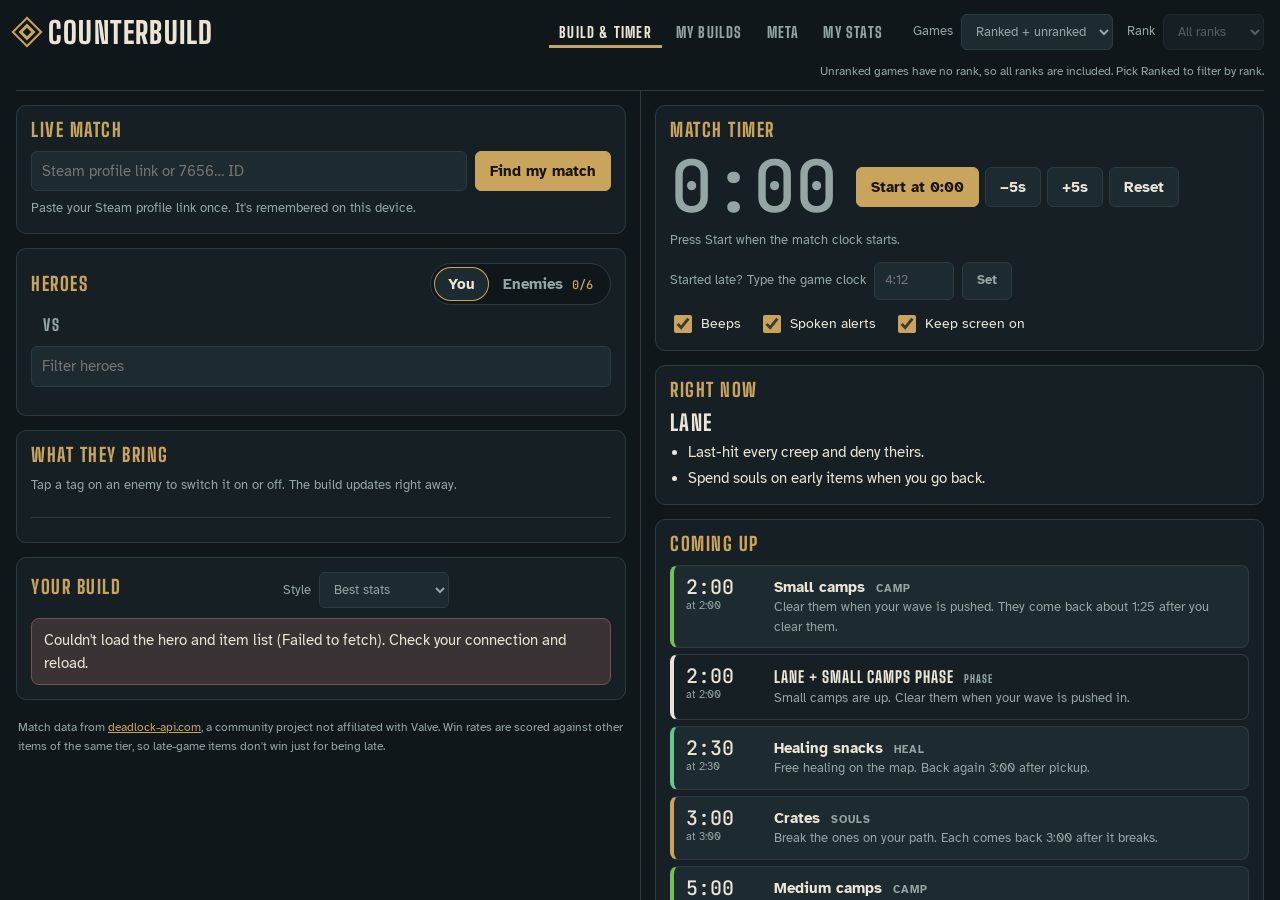
==== commit 0cdfc208: "Rank guess, rank hover cards, and remove item win rates from Meta My stats: 'You play like' rank est" ====
--- a/index.html
+++ b/index.html
@@ -40,8 +40,9 @@
     <span>Rank</span>
     <select id="rank">
       <option value="all">All ranks</option>
-      <option value="51">Ritualist+</option>
-      <option value="91">Phantom+</option>
+      <option value="61">Ritualist+</option>
+      <option value="81">Oracle+</option>
+        <option value="91">Phantom+</option>
       <option value="111">Eternus</option>
     </select>
   </label>
--- a/styles.css
+++ b/styles.css
@@ -460,3 +460,31 @@
 .cmp-table tbody th { text-align: left; font-weight: 400; color: var(--muted); }
 .cmp-table td { font-family: var(--mono); }
 .cmp-table td.better { color: var(--good); font-weight: 700; }
+
+/* Rank hover and rank guess */
+.rank-link { cursor: help; text-decoration: underline dotted; text-underline-offset: 3px; text-decoration-color: color-mix(in srgb, currentColor 50%, transparent); }
+.rank-ladder { display: flex; gap: 2px; height: 8px; margin: 10px 0 4px; }
+.rank-ladder i { background: var(--line); border-radius: 2px; min-width: 3px; }
+.rank-ladder i.on { background: var(--brass); }
+.guess { background: var(--raise); border: 1px solid var(--line); border-left: 4px solid var(--brass); border-radius: 8px; padding: 12px 14px; display: grid; gap: 8px; }
+.guess p { margin: 0; }
+.guess-main { display: flex; align-items: baseline; gap: 10px; flex-wrap: wrap; }
+.guess-main span { color: var(--muted); font-size: 13px; }
+.guess-main b { font: 800 30px/1 var(--display); text-transform: uppercase; letter-spacing: .04em; color: var(--brass); }
+.guess-facts { display: flex; flex-wrap: wrap; gap: 6px 22px; margin: 0; }
+.guess-facts div { display: grid; }
+.guess-facts dt { color: var(--muted); font-size: 11px; text-transform: uppercase; letter-spacing: .08em; }
+.guess-facts dd { margin: 0; font-weight: 700; }
+.guess-facts dd.good { color: var(--good); } .guess-facts dd.bad { color: var(--bad); }
+.areas { list-style: none; margin: 0; padding: 0; display: grid; gap: 6px; }
+.area { background: var(--raise); border: 1px solid var(--line); border-left: 4px solid var(--muted); border-radius: 8px; padding: 10px 12px; display: grid; gap: 6px; }
+.area.lv-strong { border-left-color: var(--good); } .area.lv-weak { border-left-color: var(--bad); }
+.area-top { display: flex; justify-content: space-between; gap: 10px; }
+.area-lvl { font-size: 11px; text-transform: uppercase; letter-spacing: .1em; color: var(--muted); }
+.lv-strong .area-lvl { color: var(--good); } .lv-weak .area-lvl { color: var(--bad); }
+.area-bar { position: relative; height: 8px; background: var(--bg); border-radius: 4px; overflow: hidden; }
+.area-bar i { position: absolute; inset: 0 auto 0 0; background: var(--muted); border-radius: 4px; }
+.lv-strong .area-bar i { background: var(--good); } .lv-weak .area-bar i { background: var(--bad); }
+.area-bar em { position: absolute; left: 50%; top: 0; bottom: 0; width: 2px; background: var(--fg); opacity: .5; }
+.area-note { margin: 0; font-size: 13px; color: var(--muted); }
+.area-fix { margin: 0; font-size: 14px; }
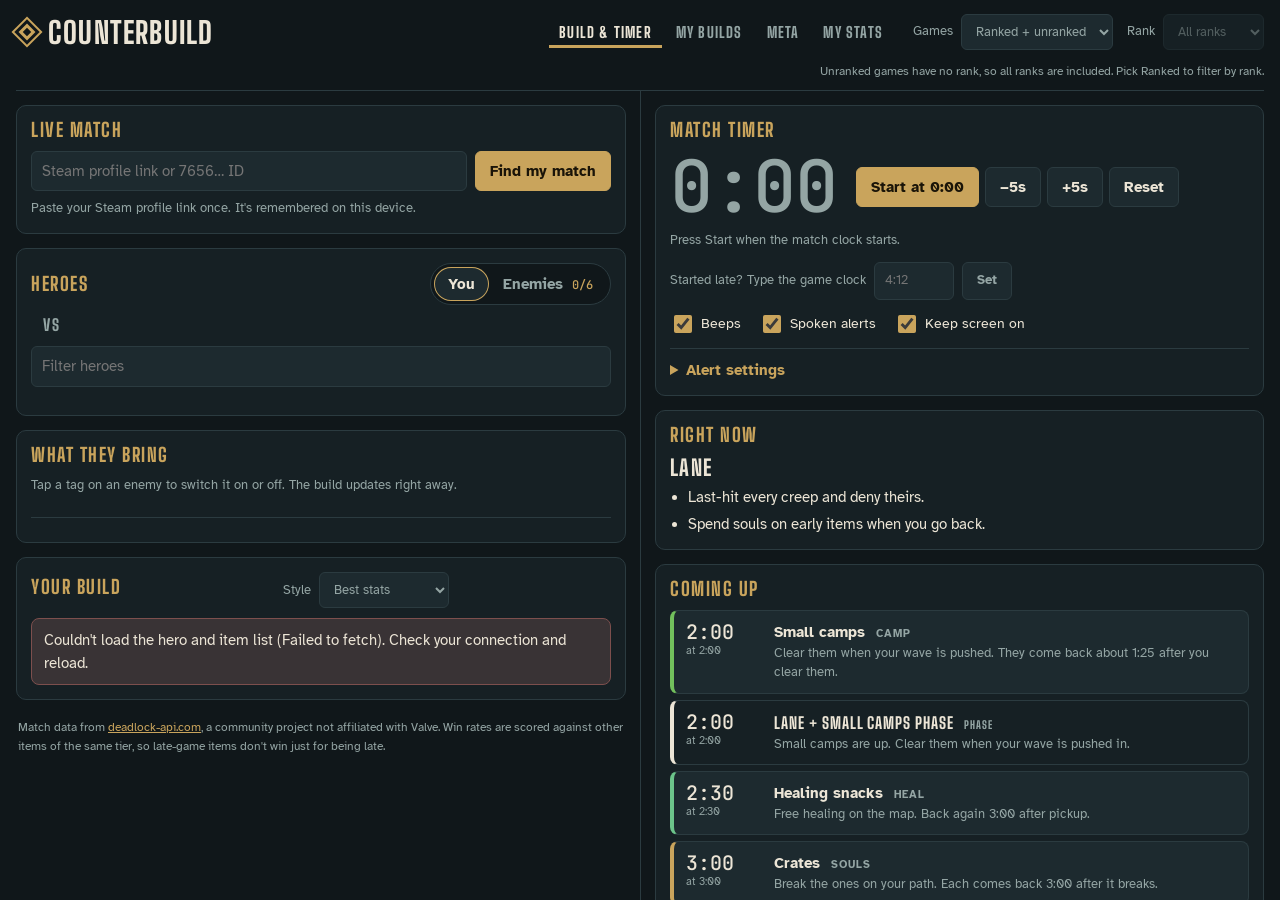
==== commit 5afabdd5: "Match timer alert settings: voice, volume, speed, warning time, what to announce Pick any voice the " ====
--- a/index.html
+++ b/index.html
@@ -135,6 +135,30 @@
       <label><input type="checkbox" id="t-voice"> Spoken alerts</label>
       <label><input type="checkbox" id="t-awake"> Keep screen on</label>
     </div>
+    <details class="alert-settings">
+      <summary>Alert settings</summary>
+      <div class="as-grid">
+        <label class="as-row" for="t-voice-pick"><span>Voice</span>
+          <select id="t-voice-pick"><option value="">Browser default</option></select></label>
+        <label class="as-row" for="t-volume"><span>Volume</span>
+          <input type="range" id="t-volume" min="0" max="100" step="5"><output id="t-volume-out">80%</output></label>
+        <label class="as-row" for="t-rate"><span>Speed</span>
+          <input type="range" id="t-rate" min="0.7" max="1.6" step="0.1"><output id="t-rate-out">1.1×</output></label>
+        <label class="as-row" for="t-warn"><span>Warn me</span>
+          <select id="t-warn">
+            <option value="15">15 seconds before</option>
+            <option value="30">30 seconds before</option>
+            <option value="45">45 seconds before</option>
+            <option value="60">1 minute before</option>
+            <option value="0">Only when it's up</option>
+          </select></label>
+        <div class="as-row"><span></span><button class="btn" type="button" id="t-test">Test the voice</button></div>
+      </div>
+      <div class="as-head"><b>Tell me about</b>
+        <span><button class="link-btn" type="button" id="t-all-on">All</button> · <button class="link-btn" type="button" id="t-all-off">None</button></span></div>
+      <div class="as-groups" id="t-alerts"></div>
+      <p class="hint">Voices come from your device, so the list is different on your phone and your PC. Volume is also limited by your device volume.</p>
+    </details>
   </section>
 
   <section class="panel" aria-labelledby="t-now-h">
--- a/styles.css
+++ b/styles.css
@@ -322,7 +322,6 @@
 .tip-card h3 { font: 800 19px/1.1 var(--display); text-transform: uppercase; letter-spacing: .05em; margin: 4px 0 6px; }
 .tip-card p { margin: 0; max-width: 65ch; }
 .tip-card .ev { margin-top: 6px; color: var(--muted); font-size: 13px; font-family: var(--mono); }
-#coach-more { margin-top: 12px; }
 @media (max-width: 480px) { .cmp { grid-template-columns: 1fr auto; } .cmp-bars { grid-column: 1 / -1; grid-row: 2; } .pages { margin-left: 0; } }
 
 .fresh-note { margin: 0 0 4px; }
@@ -488,3 +487,27 @@
 .area-bar em { position: absolute; left: 50%; top: 0; bottom: 0; width: 2px; background: var(--fg); opacity: .5; }
 .area-note { margin: 0; font-size: 13px; color: var(--muted); }
 .area-fix { margin: 0; font-size: 14px; }
+
+.coach-pick { display: flex; align-items: center; gap: 8px; flex-wrap: wrap; margin-top: 4px; font-size: 13px; color: var(--muted); }
+.coach-pick select { color: var(--fg); font-weight: 700; }
+.progress { height: 6px; background: var(--bg); border-radius: 3px; overflow: hidden; margin-top: 8px; }
+.progress i { display: block; height: 100%; background: var(--brass); transition: width .2s; }
+@media (prefers-reduced-motion: reduce) { .progress i { transition: none; } }
+
+/* Match timer alert settings */
+.alert-settings { margin-top: 12px; border-top: 1px solid var(--line); padding-top: 10px; }
+.alert-settings summary { cursor: pointer; font-weight: 700; color: var(--brass); }
+.as-grid { display: grid; gap: 8px; margin-top: 10px; }
+.as-row { display: grid; grid-template-columns: 76px minmax(0, 1fr) auto; gap: 10px; align-items: center; font-size: 13px; }
+.as-row > span { color: var(--muted); }
+.as-row select { min-width: 0; width: 100%; color: var(--fg); }
+.as-row:has(select) { grid-template-columns: 76px minmax(0, 1fr); }
+.as-row input[type="range"] { width: 100%; accent-color: var(--brass); }
+.as-row output { font: 500 13px var(--mono); min-width: 44px; text-align: right; font-variant-numeric: tabular-nums; }
+.as-row .btn { justify-self: start; grid-column: 2; }
+.as-head { display: flex; justify-content: space-between; align-items: baseline; margin: 14px 0 6px; font-size: 13px; }
+.link-btn { background: none; border: 0; padding: 0; color: var(--brass); text-decoration: underline; font-size: 13px; }
+.as-groups { display: grid; grid-template-columns: repeat(auto-fill, minmax(170px, 1fr)); gap: 6px 14px; font-size: 14px; }
+.as-groups label { display: flex; gap: 8px; align-items: center; }
+.as-groups input { accent-color: var(--brass); width: 18px; height: 18px; flex: none; }
+.ev.muted { opacity: .5; }
